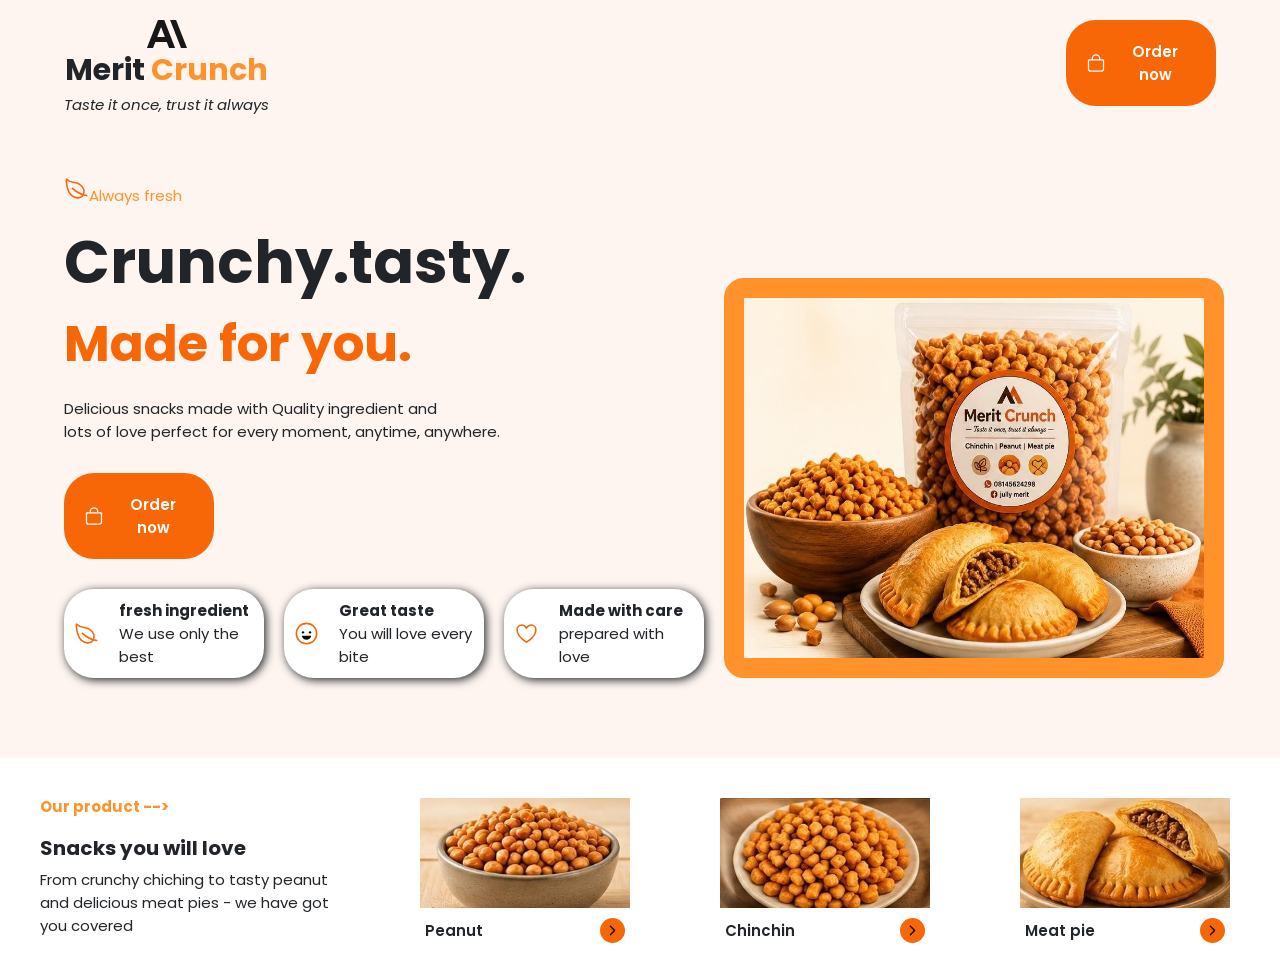
==== index.html @ 032cd032 "crunchysite" ====
<!DOCTYPE html>
<html lang="en">
<head>
  <meta charset="UTF-8">
  <meta name="viewport" content="width=device-width, initial-scale=1.0">
      <link rel="preconnect" href="https://fonts.googleapis.com">
<link rel="preconnect" href="https://fonts.gstatic.com" crossorigin>
<link href="https://fonts.googleapis.com/css2?family=Poppins:ital,wght@0,100;0,200;0,300;0,400;0,500;0,600;0,700;0,800;0,900;1,100;1,200;1,300;1,400;1,500;1,600;1,700;1,800;1,900&display=swap" rel="stylesheet">
  <link rel="stylesheet" href="index.css">
  <title>index</title>
</head>
<body>

 
  <div class="container">
<header>


  <div class="logo-text-rap">
<img  class="head-image" src="logo/A.svg" alt="">
<h2 class="head-text"> <span class="Merit">Merit</span> Crunch</h2>
<P class="test">Taste it once, trust it always</P>
</div>

<div>

<button onclick="ordernow()"><img class="btn-image" src="icon/bag.svg" alt="">Order now</button>
</div>

</header>





<!-- feature section -->
<div class="text-bold-image-rap">

<div>
 <div class="featur-section">
<p class="always"><img class="int-image" src="icon/leaf.svg" alt="">Always fresh</p>

<div class="feature-head">
<h1 class="crunchy">Crunchy.tasty.</h1>
<h1 class="made">Made for you.</h1></div>


<p class="p-discription">Delicious snacks made with Quality ingredient and <br>lots of love  perfect for every moment, anytime, anywhere.</p>

<div class="featur-btn">
  <button onclick="ordernow()"><img class="btn-image" src="icon/bag.svg" alt="">Order now</button>


</div>

</div>



<div class="cards-rap">

<div class="card">
  <div class="card-flex">
  <img class="int-image" src="icon/leaf.svg" alt="">
  <div class="Card-text">
  <h3>fresh ingredient </h3>
  <p>We use only the best </p>
</div>
</div>
<img class="feature-imag" src="icon/forward.svg" alt="">
</div>



<div class="card">
  <div class="card-flex">
<img class="int-image" src="icon/happy-face.svg" alt="">
<div class="Card-text">
<h3>Great taste</h3>
<p>You will love every bite</p>
</div>
</div>
<img class="feature-imag" src="icon/forward.svg" alt="">
</div>


<div class="card">
  <div class="card-flex">
  <img class="int-image" src="icon/love.svg" alt="">
  <div class="Card-text">
<h3>Made with care</h3>
 <p>prepared with love</p>
</div>
</div>
<img class="feature-imag" src="icon/forward.svg" alt="">
</div>

</div>

</div>

  <img class="b-image" src="image/all packed.jpg" alt="">

  
</div>
</div>

<!-- section -->




<!-- <div class="bag-section"> -->




<!-- registering page -->

<div id="showform"   class="deatails" >
<div 6 class="showform">

 <div id="signinproperties" class="pagesproperties">
<div class="form-rap">
<span>We need some <br>details from you</span>


<div class="form-option">
  <button  class="forbtn" onclick="thatpageemail()">Email</button>
    
    |
  
 <button class="forbtn" onclick="thatpagephone()">Phone</button>
   
 </div>
    </div>



     
<!-- signin -->
   
     
<form id="formsub" class="form-ranging" action="/sin/sub" method="post">

<div  id="clolose-email"  class="thatpage">
  <div class="singup-form" >

  <label for="email" >Enter your Email*</label>


<input id="theemail"  type="email" name="email" placeholder=" email address" >

<p class="waringin">Email is empty</p>
</div>

</div>

<!-- email end -->

<!-- phone -->

 <div id="close-phone" class="thatpage">

  <div class="singup-form">


  <label for="phone">Enter your phone number*</label>

<input id="thephone"  type="number" name="phone" placeholder=" phone number" >
 
<p class="waringinphone">Phone number is empty</p></div>
  </div>


<!-- phone end -->

<button type="submit" onclick="continuebnt()">continue</button>
</div> 
</form>



<!-- signin end -->















<!-- login -->



<div id="longinproperties" class="pagesproperties">
<div class="form-rap">
<span>Welcom back</span>


<div class="form-option">
  <button  class="forbtn" onclick="loginemail()">Email</button>
    
    |
  
 <button class="forbtn" onclick="loginphone()">Phone</button>
   
 </div></div>


<form id="loginform" class="form-ranging" action="/sin/sub" method="post">




<div  id="loginemailpage"  class="thatpage">
  <div class="singup-form" >

  <label for="email" >Enter your Email*</label>


<input id="emaillongininput"  type="email" name="email" placeholder=" email address" >

<p class="warninloginemail waringin">Email is empty</p>
</div>

</div>

<!-- email end -->

<!-- phone -->

 <div id="loginphonepage" class="thatpage">

  <div class="singup-form">


  <label for="phone">Enter your phone number*</label>

<input id="phonelogininuput"  type="number" name="phone" placeholder=" phone number" >
 
<p class="waringinlonginphone waringin ">Phone number is empty</p></div>
  </div> 


<!-- phone end -->
<!-- onclick="loginbnt()" -->
<button type="submit" onclick="loginbnt()">login</button>

</form>

</div>

<span class="allowing" id="allowing" onclick="login()"></span>
<!-- login end-->

</div>
</div>


</div>



<!-- <button onclick="check()">check</button>

<div class="please">
  <p>pleca comwosj</p>
</div> -->



<!-- <form id="formsub"  action="/sebmit/email" method="post"> -->
  <!-- <div>  -->

<!-- <button type="submit" onclick="phonebtn()">Continue</button> -->






  
<!-- </div> -->

<!-- succeful -->
<div id="getting-successful" class="getting-successful">

  <span id="logings" >singup successful</span></div>


<div id="getting-successfullogin" class="getting-successful">

  <span class="invalid-user">Invalid user</span></div>
<!-- registering page end-->



</div>
</div>


<div class="section-flex">



<div class="section-container">
  




<div class="prodoct-rap">
  <h3 class="our-product">Our product --></h3>
<h2 class="snack">Snacks you will love</h2>
<p>From crunchy chiching to tasty peanut and delicious meat pies - we have got you covered</p></div>


<span class="view-all-products" onclick="ordernow()">View all products</span>

<div class="section-rap">




  <div class="image-rap">
  <img class="secton-image" src="image/chinchin on bowel.jpg" alt="">

  <div  class="bottom-image-rap">
 <span>Peanut</span>
<img class="bottom-imag" src="icon/forward.svg" alt="">
</div> 

</div>








  <div class="image-rap">
  <img class="secton-image" src="image/chinchin on plate.jpg" alt="">

 
  <div  class="bottom-image-rap">

   <span>Chinchin</span> 
  <img class="bottom-imag" src="icon/forward.svg" alt="">
  </div>
</div>






  
  <div class="image-rap">
<img class="secton-image" src="image/meat pie on plate.jpg" alt="">

<div class="bottom-image-rap">
 <span>Meat pie</span> <img class="bottom-imag" src="icon/forward.svg" alt=""></div>
  
</div>

<script src="page.js"></script>
</body>
</html>
---- index.css ----
/* global */
*
{
  padding: 0;
  margin: 0;
  box-sizing: border-box;
  font-family: 'poppins',sans-serif;
}

body
{
  background-color:#fef5f0;
color:#212529 ;
}

html
{
  font-size: 62.5%;
}

:root
{

  ---bg-color:#fef5f0;
  --bg-sec-color:#f5d8c8;
  --primarey-colore:#f76707;
  --secondary-color:#ff922b;
  ---third-color:#212529;
  --fourth-color:white;
  --white:white;

  /* font size */

  ---primary-font-5rem:5rem;
  ---secondary-font-3rem:3rem;
  ---third-font-2-5rem-:2.5rem;
  ---fourt-font-2rem:2rem;
  ---fivth-font-1-5rem:1.5rem;
  ---sixth-font-1rem:1rem;
  
}

/* global end */

.container
{
  max-width: 1200px;
  margin: 0 auto;
  width: 90%;
}

a
{
  text-decoration: none;
 color: var(---third-color);
}

p
{
font-size: var(---fivth-font-1-5rem);
}


h1
{
  font-size: var(---primary-font-5rem);
  
}

.crunchy
{
  font-size: 6rem;
}

.head-image
{
  width: 4rem;

}
.btn-image
{
  width: 2rem;
}

.int-image
{
  width: 2.5rem;
}

.logo-text-rap
{
  display: flex;
  flex-direction: column;
align-items: center;


}

header
{
  display: flex;
  justify-content: space-between;
  margin-bottom: 4rem;
padding-top: 2rem;
}






.test
{
  font-style: oblique;
 font-weight: 0;
}


button
{
  font-size: var(---fivth-font-1-5rem);
font-weight: 600;
 border: 0;
 background-color: var(--primarey-colore);
 padding: 2rem;
border-radius: 3rem;
color: var(--white);
display: flex;
justify-content: center;
align-items: center;
gap: 0.8rem;
margin-bottom: 3rem;
width: 15rem;
/* height: 2rem; */
}

button:hover
{
background-color: var(--secondary-color);
  /* box-shadow: 0.2rem 0.2rem 1rem 0rem var(---third-color); */
  transform: scale(1.01,1.01);
  transition:ease 0.2s;
}





.Merit
{
  color: var(---third-color);
}

.feature-head
{
  margin-bottom: 1.5rem;
}
.head-text
{
  color: var(--secondary-color);

  font-size: var(---secondary-font-3rem);
}
.always
{
  color: var(--secondary-color);
  margin-bottom: 1rem;
 
}
.made
{
  color: var(--primarey-colore);
}

.featur-section
{
  display: flex;
  flex-direction: column;
  width: 50rem;

}
.featur-btn
{
  display: flex;
  gap: 2rem;
 
}

.card
{
  display: flex;
  gap: 1rem;
  display: flex;
  align-items: center;
  width: 20rem;
  background-color: var(--fourth-color);
  padding: 1rem;
  border-radius: 3rem;
  box-shadow: 0.2rem 0.2rem 1rem 0rem var(---third-color);

}

.cards-rap
{
  display: flex;
  gap: 2rem;
  
 
}

.Card-text
{
  display: flex;
flex-direction: column;

}
h3
{
  font-size:var(---fivth-font-1-5rem);
  
}

.p-discription
{
  margin-bottom: 3rem;
}

/* bild image */

.b-image
{
 
  height: 40rem;
  max-width: 50rem;
width: 100%;
border: 2rem solid var(--secondary-color);
border-radius: 2rem;
display: flex;
justify-self:center ;
align-self: flex-end;

}

.text-bold-image-rap
{
 display: flex;
justify-content: space-between;
margin-bottom: 8rem;
align-items: center;
gap: 2rem;
}

/* .teax-width
{
  width: 50rem;
} */
/* bold image end */




/* secton */
.secton-image
{
  width: 23rem;
  height: 13rem;
  border-radius: 1rem;
 /* margin-bottom: 1rem; */
 padding: 1rem;
 /* border-radius: 2rem; */
 /* width: 100%; */
}

.image-rap
{
  display: flex;
  flex-direction: column;
  align-items: center;
/* width: 10%; */

}


.secton-image:hover
{
transform: scale(1.5, 1.5);
transition: ease 2s;
border-radius: 3rem;
}

.bottom-image-rap
{
  display: flex;
 align-items: center;
/* gap:2rem; */
 font-size: var(---fivth-font-1-5rem);
/* margin-bottom: 5rem; */
font-weight: 600;
justify-content: space-between;
width: 20rem;

}


.section-rap
{
  display: flex;
gap: 7rem;
justify-self: flex-end;


}
.prodoct-rap
{
  width: 30rem;
  display: flex;
  flex-direction: column;
  gap: 1.5rem;
}

.product-flex
{
  display: flex;
  flex-direction: column;
  gap: 2rem;
}

.section-flex
{
 width: auto;
  background-color: var(--white);
padding: 3rem 0rem 3rem;


  
}


/* .bag-section{
  background-color: aqua;
} */

.section-container
{
   display: flex;
   align-items: center;
  justify-content: space-between;
  max-width: 120rem;
  margin: 0 auto;
 
 width: 100%;

}



.bottom-imag
{
  width: 2.5rem;
 background-color: var(--primarey-colore);
border-radius: 50%;
padding: 0.5rem;

}

.bottom-imag:hover
{
  background-color:var(--secondary-color) ;

}


.snack
{
  font-size: var(---fourt-font-2rem);
  margin-bottom: -1rem;
}
.our-product
{
  color:  var(--secondary-color);
  display: flex;
  align-self: flex-start;
}
.view-all-products{
 display: none;
}

/* foooter */


.footer-merit-crunch
{
  display: flex;
  flex-direction: column;
}

.down-merite-crunch-rap
{
  display: flex;
  align-items: center;
}

.head-image-down
{
  width: 2rem;
}
.footer-links-rap
{
  display: flex;
  gap: 3rem;
}
.footer-links-rap a{
  text-decoration: none;
  font-size: 1.3rem;
  color: lightgray;
}

footer
{
  display: flex;
 justify-content: space-between;
 max-width: 120rem;
 margin: 0 auto;

 color: lightgray;
 align-items: center;
}
.crunch
{
  color: var(--secondary-color);
}

.footer-rap{
   background-color: rgb(134, 43, 43);
}

/* footer end */

.nav-btn{
  background-color: black;
}

.nav-bnt-rap
{
  display: flex;
}


/* register and loging */

.singup-form {
  display: flex;
  flex-direction: column;
  margin-left: 1rem;
position: relative;
}


.singup-form input{
  width: 30rem;
  height: 4rem;
  border-radius: 5rem;
  border: none;
  padding-left:1rem;
}

.singup-form label{
  font-size: var(---fourt-font-2rem);
}

.singup-form div{
  display: flex;
  flex-direction: column;
}


.form-rap
{
  display: flex;
  flex-direction: column;
  align-items: center;
 gap: 2rem;
 font-size: var(---secondary-font-3rem);
 background-color:var(--white);
 border-bottom-left-radius: 10rem;
 /* border-bottom-right-radius:10rem ; */
 border-top-right-radius: 10rem;
 padding: 0.5rem;
 margin-bottom: 0.5rem;
 
}





 

.waringin,.waringinphone
{
  color: red;
 /* position: absolute;
 top: 60%;
  /* margin-top: 0.2rem; */
 margin-left: 1rem; 
 display: none;
 margin-bottom: -1.6rem;
}

/* .singup-form button
{
  margin-top: 1rem;
} */


.form-option
{
  display: flex;
  font-size: var(---fourt-font-2rem);
  justify-content: center;
  gap: 1rem;
  margin-top: 2rem;
}
.form-option button{
  padding: 0;
  background-color: var(--bg-sec-color);
  color: var(---third-color);
}

.forbtn
{
  width: 10rem;
}

.getting-successful{
 display: none;
position: fixed;
 top: 8%;
 left: 50%;
 transform: translate(-50%,-50%);
}



.getting-successful span
{

   background-color: var(--white);
  height: 5rem;
  width: 20rem;
  display: flex;
  justify-content: center;
  align-items: center;
  padding: 0.5rem;
color: green;
font-size: var(---fourt-font-2rem);
}

.thatpage{
  display: none;
}

.form-ranging{
display: flex;
flex-direction: column;
gap: 4rem;
align-items: center;
}



.showform
{
 
 background-color: var(--bg-sec-color);
  padding: 2rem 4rem;
/* width: 40rem; */
  position: fixed;
top: 50%;
left: 50%;
transform: translate(-50%, -50%);

}


.deatails
{ display: none;
  backdrop-filter: blur(5px);
  width: 100%;
  height: 100%;
  position: fixed;
 top: 50%;
 left: 50%;
 transform: translate(-50%,-50%);
}
.pagesproperties
{
  display: none;

 
}

.allowing
{
  cursor: pointer;
  font-size: var(---fourt-font-2rem);
  font-weight: 600;
}

 .getting-successful .invalid-user
{
  color: red;
}

/* .details-page
{
  display: none;
} */

.please
{
  position: fixed;
  top: 40%;
  left: 40%;
  display: none;
  width: 100%;
  height: 100%;
  backdrop-filter: blur(5px);
}


/* register and login end */

.feature-imag
{
  display: none;
}

.card-flex
{
  display: flex;
  align-items: center;
  gap: 2rem;
}


























/* resposive design */


/* width 1000px up*/
@media(max-width:63rem){


.text-bold-image-rap{
 flex-direction: column;
 margin: 1rem;
}

.b-image{
  align-self: center;
}

.section-rap{
  gap: 2rem;
}

.section-container{
  padding: 0rem 3rem;
  width: 100%;
}

.showform
{
 
 background-color: var(--bg-sec-color);
  padding: 2rem 4rem;
/* width: 40rem; */
  position: fixed;
top: 40%;
left: 50%;
transform: translate(-50%, -50%);

}
}





/* resposive desgin */

/* width 900px -1200*/
@media(max-width:57rem){




  html{
    font-size:60% ;
  }







.section-container{
  flex-direction: column;
  padding: 0rem 5rem;
  /* width: 100%; */
}

.prodoct-rap{
  align-self: flex-start;
}


.text-bold-image-rap{
  flex-direction: column;
margin-bottom: 1rem;
}


.b-image{
  align-self: center;
height: 30rem;
}

.section-rap{
  gap: 1rem;
  
}

.view-all-products{
font-size: var(---fivth-font-1-5rem);
  border: 2px solid var(--primarey-colore);
  padding: 1rem 0.5rem;
  border-radius: 2rem;
  color: var(--primarey-colore);
  display: flex;
 align-self: flex-start;
 margin-top: 0.2rem;

  
}

}



/* width 600px-900px*/

@media(max-width:38rem){
  /* 800px /16px=50rem*/
  /* 50rem x 16 =800 */

  html{
/* 8px/16=57% */
    font-size: 60%;
  }
 
.text-bold-image-rap
{
  flex-direction: column;
  align-items: center;
  margin-bottom: 1rem;

}

.b-image
{
  width: 100%;
  height: 30rem;
align-self: center;
margin-top: 3rem;
}

.section-rap
{
  display: flex;
  gap: 0rem;
 
}
.secton-image{
width: 100%;
}




.bottom-image-rap{
  display: flex;
justify-content: space-around;
}

.prodoct-rap{
display: flex;
align-self: flex-start;
}

.section-container{
  flex-direction: column;
  padding: 2rem;
  justify-content: center;
}


.cards-rap
{
  flex-direction: column;
}
.card{
  width: 100%;
  justify-content: space-between;
}





.getting-successful
{

left: 50%;

  transform: translate(-50%,-50%);

}

.view-all-products
{
  font-size: var(---fivth-font-1-5rem);
  border: 2px solid var(--primarey-colore);
  padding: 1rem 0.5rem;
  border-radius: 2rem;
  color: var(--primarey-colore);
  display: flex;
 align-self: flex-start;
 margin-top: 0.2rem;
}

.feature-imag
{
display: inline;
  width: 3rem;
}
.card-flex
{
  display: flex;
  gap: 1rem;
  align-items: center;
}

.secton-image{
  width: 90%;
 
}

.getting-successful{
  
  left: 50%;
  transform: translate(-50%,-50%);
}

}




/* 500px-600px */
@media(max-width:33rem){


  html{
    /* 7px/16= 50%*/
    font-size: 44%;
  }

}




/* 350px-500px*/
@media(max-width:22rem){


  html{
    /* 6px/16= 50%*/
    font-size: 37%;
  }
}
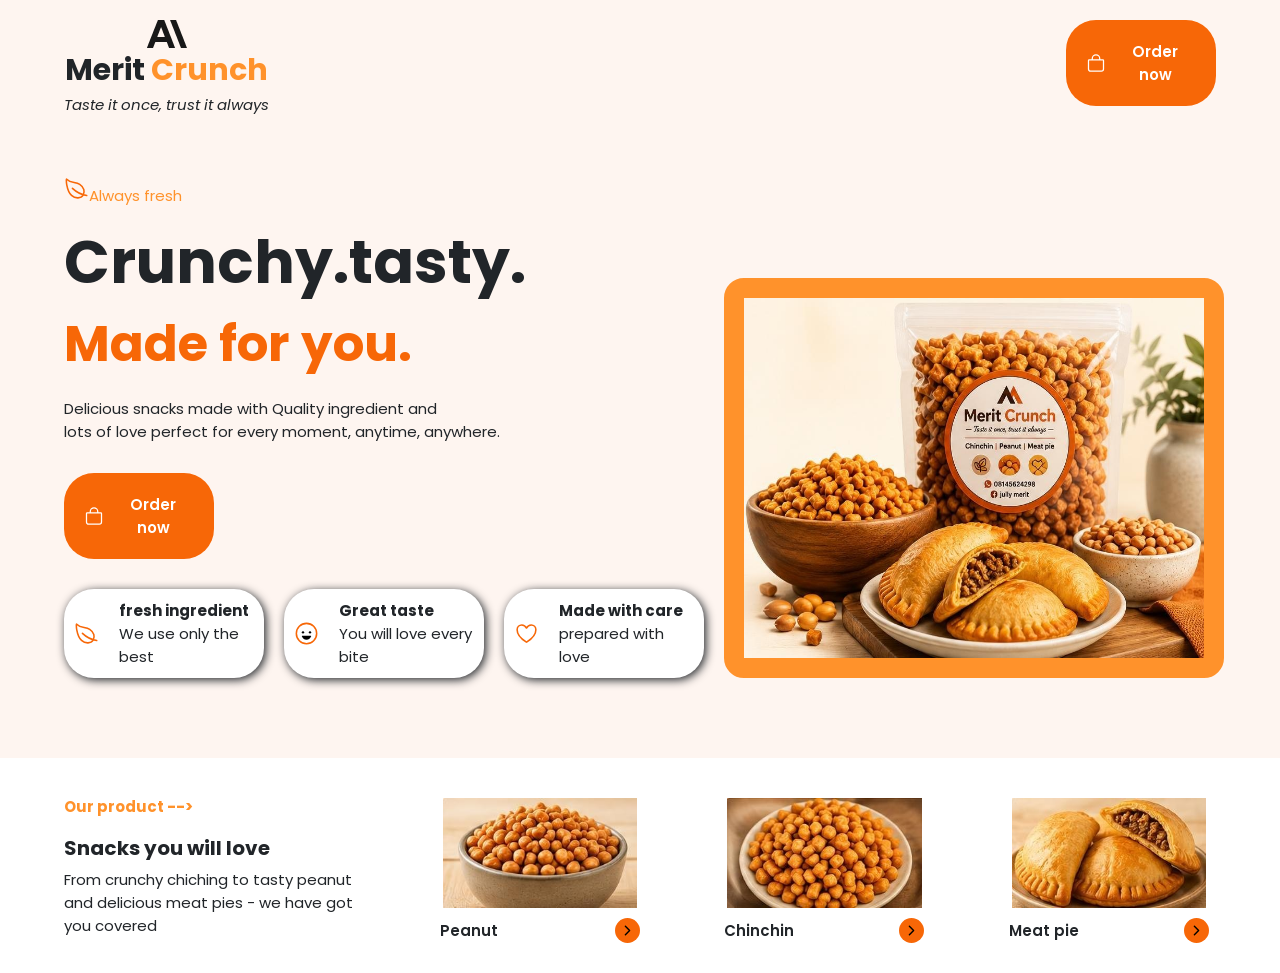
==== commit 862ffb8f: "down card" ====
--- a/index.html
+++ b/index.html
@@ -372,6 +372,17 @@
  <span>Meat pie</span> <img class="bottom-imag" src="icon/forward.svg" alt=""></div>
   
 </div>
+</div>
+
+</div>
+
+
+
+</div>
+
+
+
+
 
 <script src="page.js"></script>
 </body>
--- a/index.css
+++ b/index.css
@@ -188,7 +188,7 @@
 
 .card
 {
-  display: flex;
+ 
   gap: 1rem;
   display: flex;
   align-items: center;
@@ -205,7 +205,7 @@
   display: flex;
   gap: 2rem;
   
- 
+ width: 100%;
 }
 
 .Card-text
@@ -253,6 +253,7 @@
 /* .teax-width
 {
   width: 50rem;
+
 } */
 /* bold image end */
 
@@ -262,7 +263,7 @@
 /* secton */
 .secton-image
 {
-  width: 23rem;
+  width: 100%;
   height: 13rem;
   border-radius: 1rem;
  /* margin-bottom: 1rem; */
@@ -276,7 +277,7 @@
   display: flex;
   flex-direction: column;
   align-items: center;
-/* width: 10%; */
+width: 100%;
 
 }
 
@@ -306,7 +307,8 @@
 {
   display: flex;
 gap: 7rem;
-justify-self: flex-end;
+
+/* justify-self: flex-end; */
 
 
 }
@@ -327,7 +329,7 @@
 
 .section-flex
 {
- width: auto;
+ width: 100%;
   background-color: var(--white);
 padding: 3rem 0rem 3rem;
 
@@ -345,10 +347,10 @@
    display: flex;
    align-items: center;
   justify-content: space-between;
-  max-width: 120rem;
+  /* max-width: 120rem; */
   margin: 0 auto;
  
- width: 100%;
+ width: 90%;
 
 }
 
@@ -641,6 +643,7 @@
   display: flex;
   align-items: center;
   gap: 2rem;
+  width: 100%;
 }
 
 
@@ -686,11 +689,13 @@
 
 .section-rap{
   gap: 2rem;
+  width: 100%;
+
 }
 
 .section-container{
   padding: 0rem 3rem;
-  width: 100%;
+  width: 90%;
 }
 
 .showform
@@ -732,7 +737,7 @@
 .section-container{
   flex-direction: column;
   padding: 0rem 5rem;
-  /* width: 100%; */
+ 
 }
 
 .prodoct-rap{
@@ -752,8 +757,10 @@
 }
 
 .section-rap{
+  width: 100%;
   gap: 1rem;
-  
+   overflow-x: hidden;
+scrollbar-width: none;
 }
 
 .view-all-products{
@@ -804,12 +811,18 @@
 {
   display: flex;
   gap: 0rem;
- 
+  width: 100%;
+ overflow-x: scroll;
+scrollbar-width: none;
 }
 .secton-image{
-width: 100%;
-}
-
+width: auto;
+}
+
+
+.secton-image:hover{
+transform: none;
+}
 
 
 
@@ -833,6 +846,7 @@
 .cards-rap
 {
   flex-direction: column;
+  width: 100%;
 }
 .card{
   width: 100%;
@@ -874,6 +888,7 @@
   display: flex;
   gap: 1rem;
   align-items: center;
+  
 }
 
 .secton-image{
@@ -887,6 +902,10 @@
   transform: translate(-50%,-50%);
 }
 
+.card{
+  width: 100%;
+}
+
 }
 
 
@@ -914,6 +933,13 @@
     /* 6px/16= 50%*/
     font-size: 37%;
   }
-}
-
-
+
+.card{
+  width: 100%;
+  justify-content: space-between;
+}
+
+
+}
+
+
